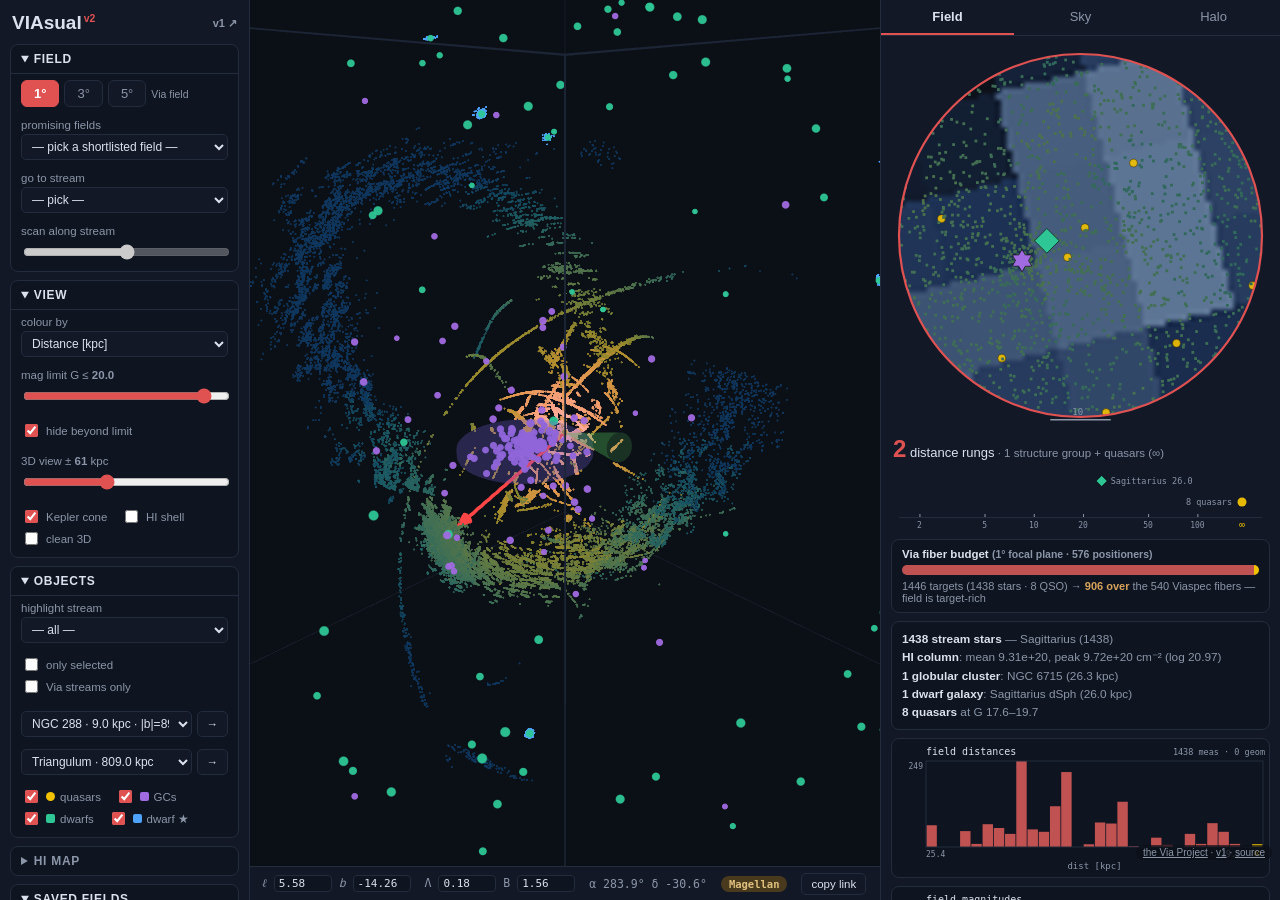
==== v2/index.html @ d7ffa239 "v2: complete rewrite as second app — three.js + canvas, no Pyodide/plotly New app at /v2/ alongside " ====
<!DOCTYPE html>
<html lang="en">
<head>
<meta charset="utf-8">
<meta name="viewport" content="width=device-width, initial-scale=1">
<title>VIAsual v2 — Via halo sightline planner</title>
<link rel="icon" href="data:image/svg+xml,<svg xmlns='http://www.w3.org/2000/svg' viewBox='0 0 100 100'><text y='0.9em' font-size='90'>🌌</text></svg>">
<link rel="stylesheet" href="css/style.css?v=2.1">
<script type="importmap">
  { "imports": { "three": "./js/vendor/three.module.min.js" } }
</script>
</head>
<body>
<div id="loading">
  <div class="load-card">
    <div class="load-title">VIAsual <span class="v2tag">v2</span></div>
    <div class="load-sub">Via halo sightline planner — streams · GCs · dwarfs · quasars · HI</div>
    <div id="load-progress">starting…</div>
  </div>
</div>

<div id="layout">
  <aside id="sidebar"></aside>

  <main id="main">
    <div id="scene"></div>
    <div id="bottom-bar"></div>
  </main>

  <section id="dossier">
    <nav id="tabs">
      <button class="tab-btn" data-tab="field">Field</button>
      <button class="tab-btn" data-tab="sky">Sky</button>
      <button class="tab-btn" data-tab="halo">Halo</button>
    </nav>
    <div class="tab-page" data-tab="field">
      <div id="finder-wrap"></div>
      <div id="ladder-wrap"></div>
      <div id="stats-wrap"></div>
      <div id="hists-wrap"></div>
    </div>
    <div class="tab-page" data-tab="sky" style="display:none">
      <div class="sky-note tiny">drag the field circle, or click anywhere to recenter</div>
      <div id="allsky-wrap"></div>
      <div id="sgrmap-wrap"></div>
    </div>
    <div class="tab-page" data-tab="halo" style="display:none">
      <div id="halo-wrap"></div>
    </div>
  </section>
</div>

<div id="tooltip3d" class="tooltip"></div>
<div id="tooltip2d" class="tooltip"></div>

<footer id="credit">
  <a href="https://via-project.org" target="_blank" rel="noopener">the Via Project</a> ·
  <a href="../" title="original app">v1</a> ·
  <a href="https://github.com/mdwerneken/viasual" target="_blank" rel="noopener">source</a>
</footer>

<script type="module" src="js/app.js?v=2.1"></script>
</body>
</html>
---- v2/css/style.css ----
/* VIAsual v2 — dark theme */
:root {
  --bg: #0b0f16;
  --panel: #121826;
  --panel2: #0e1420;
  --border: #232c3d;
  --text: #dbe2ee;
  --dim: #8b96a8;
  --accent: #e05252;
  --qso: #f2c200;
  --gc: #a06ae0;
  --dwarf: #2ec695;
  --mem: #4da3ff;
  --mono: "SF Mono", ui-monospace, Menlo, Consolas, monospace;
  --sans: -apple-system, "Segoe UI", Roboto, Helvetica, sans-serif;
}
* { box-sizing: border-box; }
html, body { margin: 0; height: 100%; background: var(--bg); color: var(--text);
  font-family: var(--sans); font-size: 13px; overflow: hidden; }

#layout { display: grid; grid-template-columns: 250px 1fr 400px; height: 100vh; }

/* ---------- loading ---------- */
#loading { position: fixed; inset: 0; z-index: 50; background: var(--bg);
  display: flex; align-items: center; justify-content: center;
  transition: opacity .4s; }
#loading.done { opacity: 0; pointer-events: none; }
.load-card { text-align: center; }
.load-title { font-size: 30px; font-weight: 700; letter-spacing: 1px; }
.load-sub { color: var(--dim); margin: 6px 0 18px; }
#load-progress { font-family: var(--mono); color: var(--dim); font-size: 12px; }
.v2tag { color: var(--accent); font-size: .55em; vertical-align: super; margin-left: 2px; }

/* ---------- sidebar ---------- */
#sidebar { background: var(--panel); border-right: 1px solid var(--border);
  overflow-y: auto; padding: 10px 10px 30px; }
.brand { font-size: 19px; font-weight: 700; margin: 2px 2px 10px; }
.brand .tolink { float: right; font-size: 11px; color: var(--dim); text-decoration: none;
  margin-top: 5px; }
.brand .tolink:hover { color: var(--text); }
.group { border: 1px solid var(--border); border-radius: 8px; margin-bottom: 8px;
  background: var(--panel2); }
.group summary { cursor: pointer; padding: 7px 10px; font-weight: 600; font-size: 12px;
  color: var(--dim); text-transform: uppercase; letter-spacing: .06em; user-select: none; }
.group[open] summary { color: var(--text); border-bottom: 1px solid var(--border); }
.group .row { padding: 6px 10px; }
.row label { display: block; color: var(--dim); font-size: 11.5px; margin-bottom: 3px; }
.row.checks label { display: inline-flex; align-items: center; gap: 5px; margin-right: 10px;
  margin-bottom: 3px; cursor: pointer; }
.row.checks input { accent-color: var(--accent); }
select, input[type="range"] { width: 100%; }
select { background: var(--panel); color: var(--text); border: 1px solid var(--border);
  border-radius: 5px; padding: 4px 6px; font-size: 12px; }
input[type="range"] { accent-color: var(--accent); height: 20px; }
.row.combo { display: flex; gap: 5px; }
.row.combo select { flex: 1; }
.seg { display: flex; gap: 5px; align-items: center; }
.segbtn { background: var(--panel); color: var(--dim); border: 1px solid var(--border);
  border-radius: 6px; padding: 5px 12px; cursor: pointer; font-size: 13px; }
.segbtn.active { background: var(--accent); color: #fff; border-color: var(--accent);
  font-weight: 600; }
.mini-btn { background: var(--panel); color: var(--text); border: 1px solid var(--border);
  border-radius: 5px; padding: 4px 9px; cursor: pointer; font-size: 11.5px; }
.mini-btn:hover { border-color: var(--dim); }
.mini-btn.wide { width: 100%; }
.sw { display: inline-block; width: 9px; height: 9px; border-radius: 2px; }
.sw.qso { background: var(--qso); border-radius: 50%; }
.sw.gc { background: var(--gc); }
.sw.dg { background: var(--dwarf); }
.sw.mem { background: var(--mem); }
.side-note { padding: 6px 4px; }
.tiny { font-size: 10.5px; color: var(--dim); }
.warn { color: #d8a35a; }

/* saved chips */
#saved-list { padding: 2px 10px 6px; }
.chip { display: inline-flex; align-items: center; gap: 5px; background: var(--panel);
  border: 1px solid var(--border); border-radius: 20px; padding: 2px 8px; margin: 2px 3px;
  cursor: pointer; font-size: 11.5px; }
.chip:hover { border-color: var(--accent); }
.chip .lbl { outline: none; }
.chip .del { color: var(--dim); cursor: pointer; }
.chip .del:hover { color: var(--accent); }

/* ---------- main / 3D ---------- */
#main { position: relative; min-width: 0; }
#scene { position: absolute; inset: 0 0 34px 0; }
#scene canvas { display: block; }
#bottom-bar { position: absolute; left: 0; right: 0; bottom: 0; height: 34px;
  background: var(--panel); border-top: 1px solid var(--border);
  display: flex; align-items: center; gap: 14px; padding: 0 12px;
  font-family: var(--mono); font-size: 11.5px; overflow-x: auto; white-space: nowrap; }
.coord { color: var(--dim); }
.coord input { width: 58px; background: var(--panel2); color: var(--text);
  border: 1px solid var(--border); border-radius: 4px; font-family: var(--mono);
  font-size: 11px; padding: 1px 4px; }
.coord.ro { color: var(--dim); }
.badge { padding: 2px 8px; border-radius: 10px; font-size: 10.5px; font-weight: 600; }
.badge.both { background: #1d4a2c; color: #7fe0a0; }
.badge.mmt { background: #1c3a5e; color: #7fb8f0; }
.badge.mag { background: #4a3a1d; color: #e0c07f; }
.badge.none { background: #4a1d1d; color: #e08585; }

/* ---------- dossier ---------- */
#dossier { background: var(--panel); border-left: 1px solid var(--border);
  overflow-y: auto; overflow-x: hidden; display: flex; flex-direction: column; }
#tabs { display: flex; position: sticky; top: 0; z-index: 5; background: var(--panel);
  border-bottom: 1px solid var(--border); }
.tab-btn { flex: 1; background: none; border: none; color: var(--dim); font-size: 13px;
  padding: 9px 0; cursor: pointer; border-bottom: 2px solid transparent; }
.tab-btn.active { color: var(--text); border-bottom-color: var(--accent); font-weight: 600; }
.tab-page { padding: 10px; }

#finder-wrap { width: 100%; }
.finder-canvas { display: block; cursor: crosshair; }

.ladder-head { margin: 10px 2px 4px; font-size: 13px; }
.rung-count { font-size: 24px; font-weight: 700; color: var(--accent); }
.rung-sub { color: var(--dim); font-size: 11.5px; }
#ladder-wrap canvas { display: block; width: 100%; }

.fiber-box { border: 1px solid var(--border); border-radius: 8px; background: var(--panel2);
  padding: 8px 10px; margin-top: 8px; }
.fiber-title { font-size: 11.5px; font-weight: 600; margin-bottom: 5px; }
.fiber-bar { height: 10px; background: #1a2233; border-radius: 5px; overflow: hidden;
  display: flex; }
.fiber-bar span { display: block; height: 100%; min-width: 1px; }
.fiber-line { font-size: 11px; color: var(--dim); margin-top: 5px; }
.fiber-line b { color: var(--text); }
.fiber-line .over { color: #d8a35a; }

#stats-wrap { border: 1px solid var(--border); border-radius: 8px; background: var(--panel2);
  padding: 8px 10px; margin-top: 8px; font-size: 11.8px; line-height: 1.55; }
#stats-wrap b { color: var(--text); }
#stats-wrap { color: var(--dim); }

#hists-wrap { margin-top: 8px; }
.hist-box { border: 1px solid var(--border); border-radius: 8px; background: var(--panel2);
  margin-bottom: 8px; padding: 4px; }
.hist-box canvas { display: block; width: 100%; }

.sky-note { margin: 0 2px 6px; }
#allsky-wrap, #sgrmap-wrap { border: 1px solid var(--border); border-radius: 8px;
  overflow: hidden; margin-bottom: 10px; background: var(--panel2); }
#allsky-wrap canvas, #sgrmap-wrap canvas { display: block; }

/* halo tab */
.halo-cards { display: grid; grid-template-columns: repeat(auto-fill, minmax(110px, 1fr));
  gap: 6px; margin-bottom: 10px; }
.halo-card { border: 1px solid var(--border); border-radius: 8px; background: var(--panel2);
  padding: 8px; text-align: center; }
.hc-big { font-size: 17px; font-weight: 700; font-family: var(--mono); }
.hc-lab { font-size: 10.5px; color: var(--dim); }
.halo-hists { display: flex; gap: 8px; flex-wrap: wrap; margin-bottom: 10px; }
.halo-hists canvas { border: 1px solid var(--border); border-radius: 8px; background: var(--panel2); }
.halo-sec { font-weight: 600; font-size: 12px; margin: 8px 0 5px; }
.stream-chip { display: inline-block; background: var(--panel2); border: 1px solid var(--border);
  border-radius: 12px; padding: 2px 8px; margin: 2px; font-size: 11px; cursor: pointer;
  color: var(--dim); }
.stream-chip b { color: var(--text); }
.stream-chip.via { border-color: #3a5a3d; }
.stream-chip:hover { border-color: var(--accent); }
.cand-row { border: 1px solid var(--border); border-radius: 8px; background: var(--panel2);
  padding: 6px 9px; margin-bottom: 5px; cursor: pointer; font-size: 11.5px;
  display: flex; flex-wrap: wrap; gap: 4px 10px; align-items: baseline; }
.cand-row:hover { border-color: var(--accent); }
.cand-rank { font-family: var(--mono); font-weight: 700; color: var(--accent); }
.cand-rungs { font-weight: 600; }
.cand-combo { color: var(--dim); }
.cand-site { color: #7fb8f0; font-size: 10.5px; }
.cand-nhi { color: var(--dim); font-size: 10.5px; }
.cand-ladder { flex-basis: 100%; }

/* tooltips */
.tooltip { position: fixed; display: none; z-index: 40; background: #0e1420f0;
  border: 1px solid var(--border); border-radius: 6px; padding: 5px 8px;
  font-size: 11px; line-height: 1.45; pointer-events: none; max-width: 240px;
  font-family: var(--mono); color: var(--text); }

#credit { position: fixed; right: 8px; bottom: 40px; z-index: 6; font-size: 10px;
  color: var(--dim); background: #0b0f16b0; padding: 2px 7px; border-radius: 8px; }
#credit a { color: var(--dim); }
#credit a:hover { color: var(--text); }

/* narrow screens: stack */
@media (max-width: 1050px) {
  #layout { grid-template-columns: 220px 1fr; grid-template-rows: 55vh auto; height: auto; }
  html, body { overflow: auto; }
  #dossier { grid-column: 1 / -1; border-left: none; border-top: 1px solid var(--border); }
  #main { height: 55vh; }
}
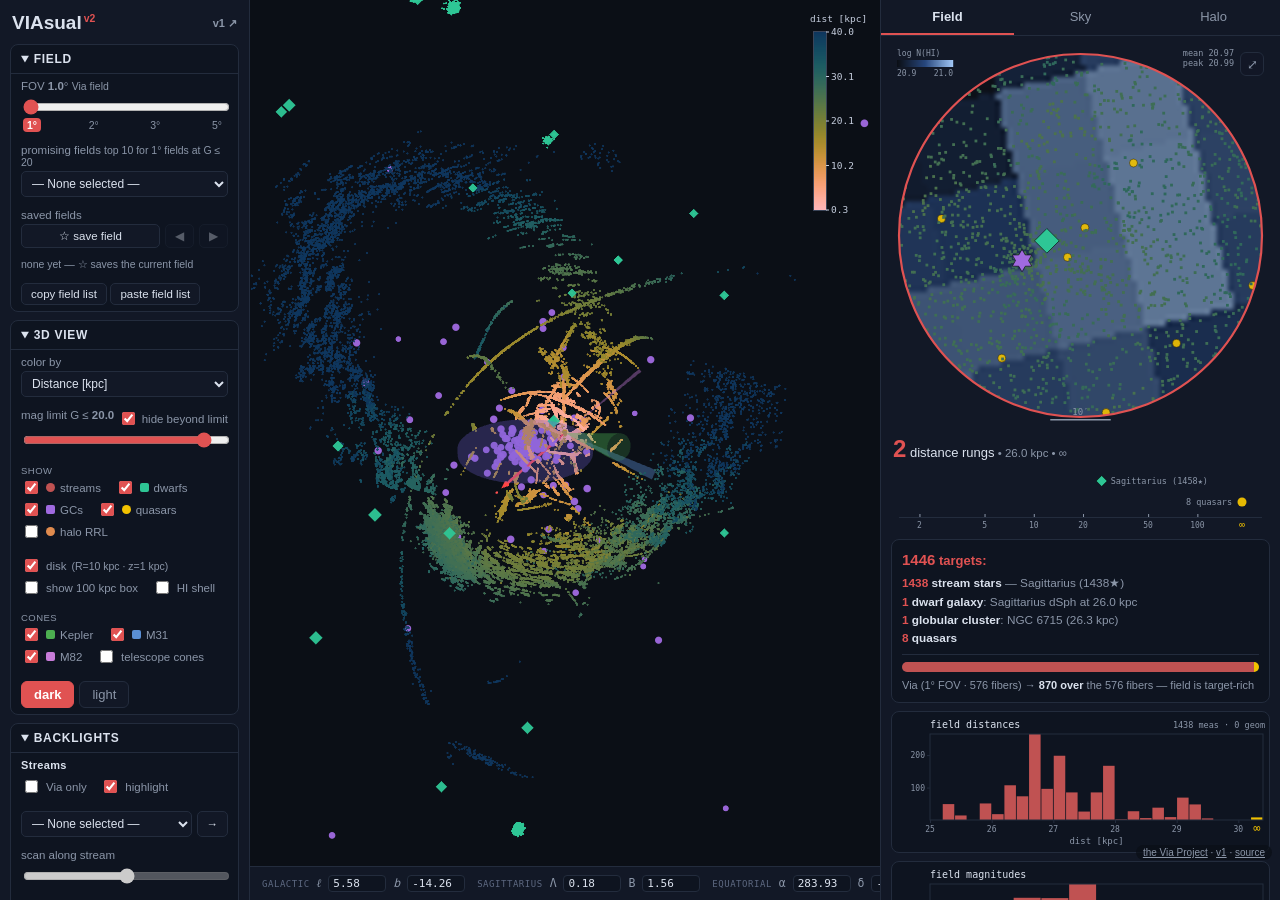
==== commit 358b049d: "v2 -> site root, v1 -> /v1/; Matt's 8-19 improvement list (round 1) - Restructure: v2 app now at the" ====
--- a/v2/index.html
+++ b/v2/index.html
@@ -1,64 +1,7 @@
 <!DOCTYPE html>
-<html lang="en">
-<head>
-<meta charset="utf-8">
-<meta name="viewport" content="width=device-width, initial-scale=1">
-<title>VIAsual v2 — Via halo sightline planner</title>
-<link rel="icon" href="data:image/svg+xml,<svg xmlns='http://www.w3.org/2000/svg' viewBox='0 0 100 100'><text y='0.9em' font-size='90'>🌌</text></svg>">
-<link rel="stylesheet" href="css/style.css?v=2.1">
-<script type="importmap">
-  { "imports": { "three": "./js/vendor/three.module.min.js" } }
-</script>
-</head>
-<body>
-<div id="loading">
-  <div class="load-card">
-    <div class="load-title">VIAsual <span class="v2tag">v2</span></div>
-    <div class="load-sub">Via halo sightline planner — streams · GCs · dwarfs · quasars · HI</div>
-    <div id="load-progress">starting…</div>
-  </div>
-</div>
-
-<div id="layout">
-  <aside id="sidebar"></aside>
-
-  <main id="main">
-    <div id="scene"></div>
-    <div id="bottom-bar"></div>
-  </main>
-
-  <section id="dossier">
-    <nav id="tabs">
-      <button class="tab-btn" data-tab="field">Field</button>
-      <button class="tab-btn" data-tab="sky">Sky</button>
-      <button class="tab-btn" data-tab="halo">Halo</button>
-    </nav>
-    <div class="tab-page" data-tab="field">
-      <div id="finder-wrap"></div>
-      <div id="ladder-wrap"></div>
-      <div id="stats-wrap"></div>
-      <div id="hists-wrap"></div>
-    </div>
-    <div class="tab-page" data-tab="sky" style="display:none">
-      <div class="sky-note tiny">drag the field circle, or click anywhere to recenter</div>
-      <div id="allsky-wrap"></div>
-      <div id="sgrmap-wrap"></div>
-    </div>
-    <div class="tab-page" data-tab="halo" style="display:none">
-      <div id="halo-wrap"></div>
-    </div>
-  </section>
-</div>
-
-<div id="tooltip3d" class="tooltip"></div>
-<div id="tooltip2d" class="tooltip"></div>
-
-<footer id="credit">
-  <a href="https://via-project.org" target="_blank" rel="noopener">the Via Project</a> ·
-  <a href="../" title="original app">v1</a> ·
-  <a href="https://github.com/mdwerneken/viasual" target="_blank" rel="noopener">source</a>
-</footer>
-
-<script type="module" src="js/app.js?v=2.1"></script>
-</body>
-</html>
+<html lang="en"><head><meta charset="utf-8">
+<title>VIAsual — moved</title>
+<script>location.replace('../' + location.hash);</script>
+</head><body style="background:#0b0f16;color:#8b96a8;font-family:sans-serif;padding:2em">
+VIAsual v2 now lives at the <a href="../" style="color:#e05252">main URL</a> — redirecting…
+</body></html>
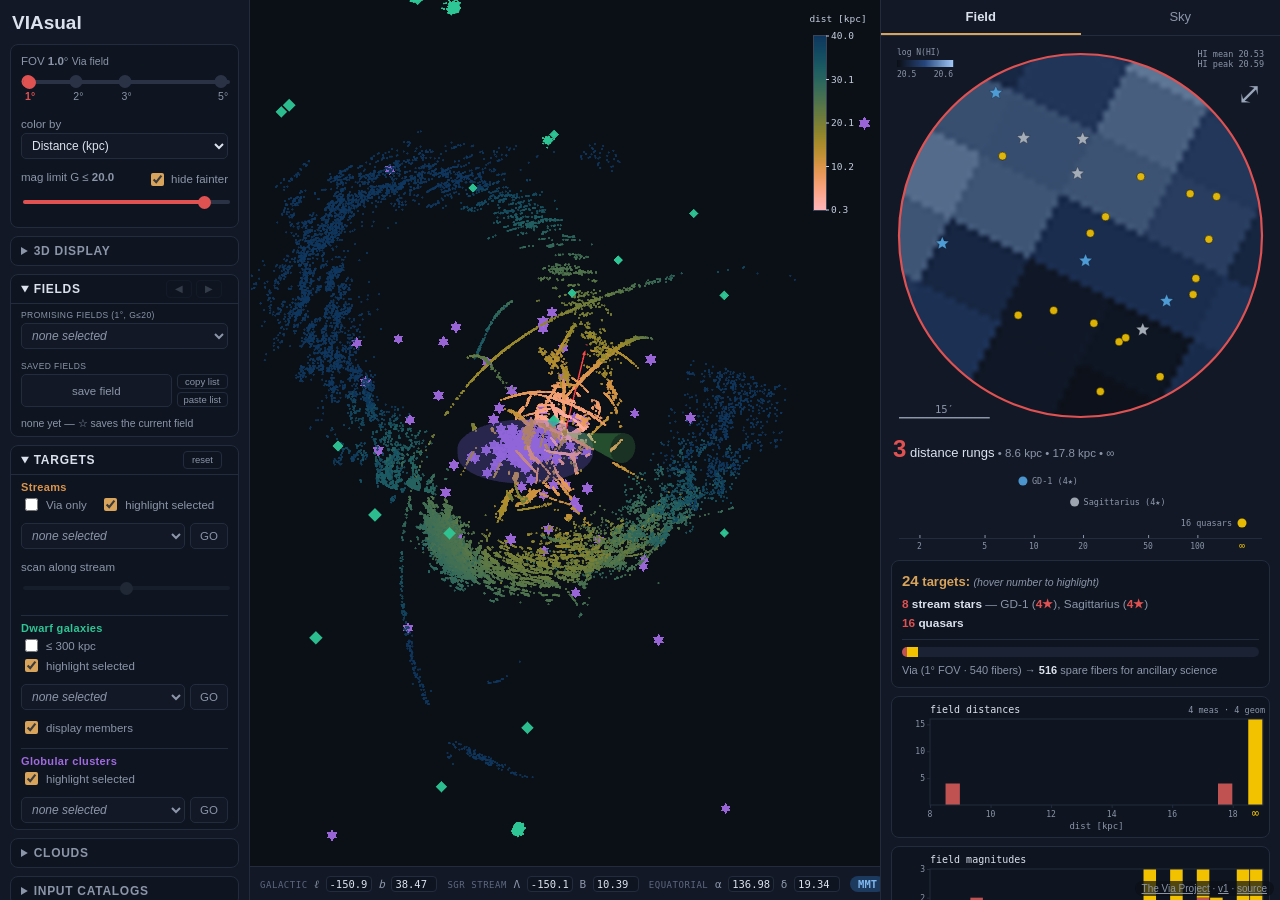
==== commit f2a0b4e3: "Freeze v2.6 under /v2/ with its own data snapshot; v1 reads ../v2/data; root becomes the v3 working " ====
--- a/v2/index.html
+++ b/v2/index.html
@@ -1,7 +1,59 @@
 <!DOCTYPE html>
-<html lang="en"><head><meta charset="utf-8">
-<title>VIAsual — moved</title>
-<script>location.replace('../' + location.hash);</script>
-</head><body style="background:#0b0f16;color:#8b96a8;font-family:sans-serif;padding:2em">
-VIAsual v2 now lives at the <a href="../" style="color:#e05252">main URL</a> — redirecting…
-</body></html>
+<html lang="en">
+<head>
+<meta charset="utf-8">
+<meta name="viewport" content="width=device-width, initial-scale=1">
+<title>VIAsual v2 (frozen 9-6-26) — Via halo sightline planner</title>
+<link rel="icon" href="data:image/svg+xml,<svg xmlns='http://www.w3.org/2000/svg' viewBox='0 0 100 100'><text y='0.9em' font-size='90'>🌌</text></svg>">
+<link rel="stylesheet" href="css/style.css?v=2.6">
+<script type="importmap">
+  { "imports": { "three": "./js/vendor/three.module.min.js" } }
+</script>
+</head>
+<body>
+<div id="loading">
+  <div class="load-card">
+    <div class="load-title">VIAsual</div>
+    <div class="load-sub">Via halo sightline planner — streams · GCs · dwarfs · quasars · HI</div>
+    <div id="load-progress">starting…</div>
+  </div>
+</div>
+
+<div id="layout">
+  <aside id="sidebar"></aside>
+
+  <main id="main">
+    <div id="scene"></div>
+    <div id="bottom-bar"></div>
+  </main>
+
+  <section id="dossier">
+    <nav id="tabs">
+      <button class="tab-btn" data-tab="field">Field</button>
+      <button class="tab-btn" data-tab="sky">Sky</button>
+    </nav>
+    <div class="tab-page" data-tab="field">
+      <div id="finder-wrap"></div>
+      <div id="ladder-wrap"></div>
+      <div id="stats-wrap"></div>
+      <div id="hists-wrap"></div>
+    </div>
+    <div class="tab-page" data-tab="sky" style="display:none">
+      <div id="allsky-wrap"></div>
+      <div id="sgrmap-wrap"></div>
+    </div>
+  </section>
+</div>
+
+<div id="tooltip3d" class="tooltip"></div>
+<div id="tooltip2d" class="tooltip"></div>
+
+<footer id="credit">
+  <a href="https://via-project.org" target="_blank" rel="noopener">The Via Project</a> ·
+  <a href="../v1/" title="original app">v1</a> ·
+  <a href="https://github.com/mdwerneken/viasual" target="_blank" rel="noopener">source</a>
+</footer>
+
+<script type="module" src="js/app.js?v=2.6"></script>
+</body>
+</html>
--- a/v2/css/style.css
+++ b/v2/css/style.css
@@ -0,0 +1,272 @@
+/* VIAsual v2 — dark theme */
+:root {
+  --bg: #0b0f16;
+  --panel: #121826;
+  --panel2: #0e1420;
+  --border: #232c3d;
+  --text: #dbe2ee;
+  --dim: #8b96a8;
+  --accent: #e05252;
+  --accent-soft: #d8a35a;
+  --chk: #d8a35a;
+  --qso: #f2c200;
+  --gc: #a06ae0;
+  --dwarf: #2ec695;
+  --mem: #2ec695;
+  --mono: "SF Mono", ui-monospace, Menlo, Consolas, monospace;
+  --sans: -apple-system, "Segoe UI", Roboto, Helvetica, sans-serif;
+}
+* { box-sizing: border-box; }
+html, body { margin: 0; height: 100%; background: var(--bg); color: var(--text);
+  font-family: var(--sans); font-size: 13px; overflow: hidden; }
+
+#layout { display: grid; grid-template-columns: 250px 1fr 400px; height: 100vh; }
+
+/* ---------- loading ---------- */
+#loading { position: fixed; inset: 0; z-index: 50; background: var(--bg);
+  display: flex; align-items: center; justify-content: center;
+  transition: opacity .4s; }
+#loading.done { opacity: 0; pointer-events: none; }
+.load-card { text-align: center; }
+.load-title { font-size: 30px; font-weight: 700; letter-spacing: 1px; }
+.load-sub { color: var(--dim); margin: 6px 0 18px; }
+#load-progress { font-family: var(--mono); color: var(--dim); font-size: 12px; }
+
+/* ---------- sidebar ---------- */
+#sidebar { background: var(--panel); border-right: 1px solid var(--border);
+  overflow-y: auto; padding: 10px 10px 30px; }
+.brand { font-size: 19px; font-weight: 700; margin: 2px 2px 10px; }
+#core-controls { border: 1px solid var(--border); border-radius: 8px; margin-bottom: 8px;
+  background: var(--panel2); padding: 4px 0 6px; }
+.group { border: 1px solid var(--border); border-radius: 8px; margin-bottom: 8px;
+  background: var(--panel2); }
+.group summary { cursor: pointer; padding: 7px 10px; font-weight: 600; font-size: 12px;
+  color: var(--dim); text-transform: uppercase; letter-spacing: .06em; user-select: none; }
+.group[open] summary { color: var(--text); border-bottom: 1px solid var(--border); }
+.group .row, #core-controls .row { padding: 6px 10px; }
+.row label { display: block; color: var(--dim); font-size: 11.5px; margin-bottom: 3px; }
+.row.checks { padding-top: 2px; padding-bottom: 2px; }
+.row.checks label { display: inline-flex; align-items: center; gap: 5px; margin-right: 10px;
+  margin-bottom: 1px; cursor: pointer; }
+.row.checks input { accent-color: var(--chk); }
+.row.checks .sec-lab { display: block; width: 100%; margin: 0 0 2px; cursor: default; }
+.sec-lab, .row label.sec-lab { text-transform: uppercase; letter-spacing: .05em;
+  font-size: 8.5px; color: var(--dim); }
+select { width: 100%; background: var(--panel); color: var(--text);
+  border: 1px solid var(--border); border-radius: 5px; padding: 4px 6px; font-size: 12px; }
+select.nonesel { color: var(--dim); font-style: italic; }
+select option { color: var(--text); font-style: normal; }
+
+/* range sliders: dark track, accent thumb (the bright default track was distracting) */
+input[type="range"] { -webkit-appearance: none; appearance: none; width: 100%;
+  height: 20px; background: transparent; }
+input[type="range"]::-webkit-slider-runnable-track { height: 4px; border-radius: 2px;
+  background: #2a3346; }
+input[type="range"]::-webkit-slider-thumb { -webkit-appearance: none; width: 13px;
+  height: 13px; border-radius: 50%; background: var(--accent); margin-top: -4.5px;
+  cursor: pointer; }
+input[type="range"]::-moz-range-track { height: 4px; border-radius: 2px; background: #2a3346; }
+#ghi { --fill: 100%; }
+#ghi::-webkit-slider-runnable-track { background: linear-gradient(to right,
+  var(--accent) var(--fill), #2a3346 var(--fill)); }
+#ghi::-moz-range-progress { height: 4px; border-radius: 2px; background: var(--accent); }
+input[type="range"]::-moz-range-thumb { width: 13px; height: 13px; border: none;
+  border-radius: 50%; background: var(--accent); cursor: pointer; }
+input[type="range"]:disabled { opacity: .30; }
+input[type="range"]:disabled::-webkit-slider-thumb { background: #4a5468; cursor: default; }
+input[type="range"]:disabled::-moz-range-thumb { background: #4a5468; cursor: default; }
+
+.row.combo { display: flex; gap: 5px; }
+.row.combo select { flex: 1; }
+.seg { display: flex; gap: 5px; align-items: center; flex-wrap: wrap; }
+.mini-btn { background: var(--panel); color: var(--dim); border: 1px solid var(--border);
+  border-radius: 5px; padding: 4px 9px; cursor: pointer; font-size: 11.5px; }
+.mini-btn:hover { border-color: var(--dim); color: #fff; }
+.mini-btn:disabled { opacity: .35; cursor: default; }
+.mini-btn:disabled:hover { border-color: var(--border); }
+.mini-btn.locked { background: var(--accent); color: #fff; border-color: var(--accent);
+  font-weight: 700; }
+.micro-btn { background: none; color: var(--dim); border: 1px solid var(--border);
+  border-radius: 4px; padding: 1px 6px; cursor: pointer; font-size: 9.5px;
+  text-transform: none; letter-spacing: 0; white-space: nowrap; }
+.micro-btn:hover { color: var(--text); border-color: var(--dim); }
+.micro-btn:disabled { opacity: .3; cursor: default; }
+.micro-btn:disabled:hover { color: var(--dim); border-color: var(--border); }
+.sum-btns { float: right; margin: -2px 6px 0 0; }
+.sum-btns .micro-btn { padding: 0; width: 26px; height: 18px; line-height: 16px;
+  text-align: center; }
+.sum-btns #reset-sel { width: auto; padding: 0 8px; }
+.save-col { display: inline-flex; flex-direction: column; gap: 3px; }
+.sw { display: inline-block; width: 9px; height: 9px; border-radius: 2px; }
+.sw.str { background: #c05252; border-radius: 50%; }
+.sw.qso { background: var(--qso); border-radius: 50%; }
+.sw.gc { background: var(--gc); }
+.sw.dg { background: var(--dwarf); }
+.sw.mem { background: var(--mem); }
+.sw.halo { background: #e08b4e; border-radius: 50%; }
+.sw.cloud { background: #6fd8e8; border-radius: 50%; }
+.tiny { font-size: 10.5px; color: var(--dim); }
+.warn { color: #d8a35a; }
+.subhead { padding: 6px 10px 0; font-size: 11px; font-weight: 700; letter-spacing: .03em; }
+.subdiv { border-top: 1px solid var(--border); margin: 8px 10px 0; }
+.inline-chk { float: right; color: var(--dim); font-weight: 400; cursor: pointer;
+  display: inline-flex; align-items: center; gap: 4px; position: relative; top: -1.5px; }
+.inline-chk input { accent-color: var(--chk); }
+
+/* FOV slider snap dots + labels (positioned to match the true slider stops) */
+.fov-wrap { position: relative; height: 36px; }
+.fov-wrap input { position: relative; z-index: 2; }
+.fov-dot { position: absolute; top: 5px; width: 13px; height: 13px; border-radius: 50%;
+  background: #2a3346; transform: translateX(-50%); z-index: 1; pointer-events: none; }
+.fov-dot.active { background: var(--accent); }
+.fov-snap { position: absolute; top: 20px; transform: translateX(-50%);
+  color: var(--dim); font-size: 10.5px; cursor: pointer; padding: 0 3px; }
+.fov-snap .deg { position: absolute; }   /* the ° doesn't shift the centered number */
+.fov-snap:hover { color: var(--text); }
+.fov-snap.active { color: var(--accent); font-weight: 700; }
+
+/* cone buttons + white-background toggle */
+.cone-row { padding-top: 3px; padding-bottom: 3px; }
+.cone-btn { flex: 1; background: var(--panel); color: var(--text);
+  border: 1px solid var(--cone, var(--border)); border-radius: 5px; padding: 4px 9px;
+  cursor: pointer; font-size: 11.5px; text-align: left; }
+.cone-btn .tiny { color: inherit; opacity: .75; }
+.cone-btn.on { background: color-mix(in srgb, var(--cone) 45%, var(--panel2));
+  color: var(--text); font-weight: 600; }
+.cone-btn.on .tiny { color: var(--text); opacity: .75; }
+.theme-btn { width: 100%; background: var(--panel); color: var(--text);
+  border: 1px solid #ffffffaa; border-radius: 5px; padding: 4px 9px;
+  cursor: pointer; font-size: 11.5px; }
+.theme-btn.on { background: #ffffff; color: #1a2030; font-weight: 600;
+  border-color: #ffffff; }
+
+/* saved fields */
+.save-row { display: flex; gap: 5px; }
+.save-row .mini-btn:first-child { flex: 1; }
+#saved-list { padding: 2px 10px 6px; }
+.chip { display: inline-flex; align-items: center; gap: 5px; background: var(--panel);
+  border: 1px solid var(--border); border-radius: 20px; padding: 2px 8px; margin: 2px 3px;
+  cursor: pointer; font-size: 11.5px; }
+.chip:hover { border-color: var(--accent); }
+.chip .del { color: var(--dim); cursor: pointer; }
+.chip .del:hover { color: var(--accent); }
+
+/* input catalogs */
+.cat-entry { padding: 5px 10px 3px; }
+.cat-src a { color: #d8a35a; text-decoration: none; border-bottom: 1px dotted #6b5530; }
+.cat-src a:hover { color: #f0c179; border-bottom-color: #d8a35a; }
+.cat-num { font-family: var(--mono); font-size: 12.5px; color: var(--text); margin-top: 1px; }
+
+/* ---------- main / 3D ---------- */
+#main { position: relative; min-width: 0; }
+#scene { position: absolute; inset: 0 0 34px 0; }
+#scene canvas { display: block; }
+#cbar3d { position: absolute; top: 10px; right: 10px; z-index: 5; pointer-events: none; }
+#pin-layer { position: absolute; inset: 0; z-index: 4; pointer-events: none;
+  overflow: hidden; }
+.pin3d { position: absolute; background: #0e1420e8; border: 1px solid var(--border);
+  border-radius: 6px; padding: 4px 7px; font-size: 10.5px; line-height: 1.4;
+  font-family: var(--mono); color: var(--text); pointer-events: auto; cursor: pointer;
+  max-width: 200px; }
+.pin3d:hover { border-color: var(--accent); }
+#bottom-bar { position: absolute; left: 0; right: 0; bottom: 0; height: 34px;
+  background: var(--panel); border-top: 1px solid var(--border);
+  display: flex; align-items: center; gap: 10px; padding: 0 10px;
+  font-family: var(--mono); font-size: 11px; overflow-x: auto; white-space: nowrap; }
+.coord { color: var(--dim); }
+.coord-lab { font-size: 9px; text-transform: uppercase; letter-spacing: .06em;
+  color: #5d6880; }
+.coord input { width: 46px; background: var(--panel2); color: var(--text);
+  border: 1px solid var(--border); border-radius: 4px; font-family: var(--mono);
+  font-size: 10.5px; padding: 1px 3px; }
+.coord.ro { color: var(--dim); }
+.badge { padding: 2px 8px; border-radius: 10px; font-size: 10.5px; font-weight: 600; }
+.badge.both { background: #1d4a2c; color: #7fe0a0; }
+.badge.mmt { background: #1c3a5e; color: #7fb8f0; }
+.badge.mag { background: #4a3a1d; color: #e0c07f; }
+.badge.none { background: #4a1d1d; color: #e08585; }
+
+/* ---------- dossier ---------- */
+#dossier { background: var(--panel); border-left: 1px solid var(--border);
+  overflow-y: auto; overflow-x: hidden; display: flex; flex-direction: column; }
+#tabs { display: flex; position: sticky; top: 0; z-index: 5; background: var(--panel);
+  border-bottom: 1px solid var(--border); }
+.tab-btn { flex: 1; background: none; border: none; color: var(--dim); font-size: 13px;
+  padding: 9px 0; cursor: pointer; border-bottom: 2px solid transparent; }
+.tab-btn.active { color: var(--text); border-bottom-color: var(--accent-soft); font-weight: 600; }
+.tab-page { padding: 10px; }
+
+#finder-wrap { width: 100%; position: relative; }
+.finder-canvas { display: block; cursor: crosshair; margin: 0 auto; }
+#finder-wrap .expand-btn { top: 28px; }        /* below the right-justified HI stats */
+#finder-wrap.expanded, #allsky-wrap.expanded, #sgrmap-wrap.expanded {
+  background: var(--bg); border: none; }
+
+/* full-screen enlarge */
+.expand-btn, .expand-close { position: absolute; top: 1px; right: 1px; z-index: 8;
+  background: none; color: #9aa6ba; border: none; width: 40px; height: 40px;
+  cursor: pointer; font-size: 30px; line-height: 1; padding: 0; }
+.expand-btn:hover, .expand-close:hover { color: #ffffff; }
+.expanded { position: fixed !important; top: 0; left: 250px; right: 0; bottom: 0;
+  z-index: 60; background: var(--bg); padding: 16px; margin: 0 !important;
+  overflow: auto; border: none; border-radius: 0;
+  display: flex; align-items: center; justify-content: center; }
+.expanded canvas { margin: 0 auto; }
+.expanded .expand-close { position: fixed; top: 10px; right: 10px; }
+
+.ladder-head { margin: 10px 2px 4px; font-size: 13px; }
+.rung-count { font-size: 24px; font-weight: 700; color: var(--accent); }
+.rung-sub { color: var(--dim); font-size: 11.5px; }
+#ladder-wrap canvas { display: block; width: 100%; }
+
+/* targets box (stats + fiber budget) */
+#stats-wrap { border: 1px solid var(--border); border-radius: 8px; background: var(--panel2);
+  padding: 8px 10px; margin-top: 8px; font-size: 11.8px; line-height: 1.55;
+  color: var(--dim); }
+#stats-wrap b { color: var(--text); }
+.targets-head { color: var(--accent-soft); font-weight: 700; font-size: 13px; margin-bottom: 3px; }
+.targets-head .tcount { font-size: 15px; color: var(--accent-soft); }
+.targets-head .hint { font-weight: 400; letter-spacing: 0; font-style: italic; }
+.tcount { color: var(--accent); font-weight: 700; }
+[data-hl] { cursor: pointer; }
+.fiber-inline { border-top: 1px solid var(--border); margin-top: 7px; padding-top: 7px; }
+.fiber-bar { height: 10px; background: #1a2233; border-radius: 5px; overflow: hidden;
+  display: flex; }
+.fiber-bar span { display: block; height: 100%; min-width: 1px; }
+.fiber-line { font-size: 11px; color: var(--dim); margin-top: 5px; }
+.fiber-line b { color: var(--text); }
+.fiber-line .over { color: #d8a35a; }
+
+#hists-wrap { margin-top: 8px; }
+.hist-box { border: 1px solid var(--border); border-radius: 8px; background: var(--panel2);
+  margin-bottom: 8px; padding: 4px; }
+.hist-box canvas { display: block; width: 100%; }
+.pair-controls { display: flex; gap: 10px; align-items: center; margin: 2px 2px 6px; }
+.pair-controls select { flex: 1; width: auto; }
+.pair-controls .pc-chk { display: inline-flex; align-items: center; gap: 5px;
+  color: var(--dim); font-size: 11px; cursor: pointer; white-space: nowrap; }
+.pair-controls input { accent-color: var(--chk); }
+
+#allsky-wrap, #sgrmap-wrap { border: 1px solid var(--border); border-radius: 8px;
+  overflow: hidden; margin-bottom: 10px; background: var(--panel2); position: relative; }
+#allsky-wrap canvas, #sgrmap-wrap canvas { display: block; margin: 0 auto; }
+
+/* tooltips */
+.tooltip { position: fixed; display: none; z-index: 70; background: #0e1420f0;
+  border: 1px solid var(--border); border-radius: 6px; padding: 5px 8px;
+  font-size: 11px; line-height: 1.45; pointer-events: none; max-width: 240px;
+  font-family: var(--mono); color: var(--text); }
+
+#credit { position: fixed; right: 6px; bottom: 4px; z-index: 6; font-size: 10px;
+  color: var(--dim); background: #0b0f16b0; padding: 2px 7px; border-radius: 8px; }
+#credit a { color: var(--dim); }
+#credit a:hover { color: var(--text); }
+
+/* narrow screens: stack */
+@media (max-width: 1050px) {
+  #layout { grid-template-columns: 220px 1fr; grid-template-rows: 55vh auto; height: auto; }
+  html, body { overflow: auto; }
+  #dossier { grid-column: 1 / -1; border-left: none; border-top: 1px solid var(--border); }
+  #main { height: 55vh; }
+  .expanded { left: 220px; }
+}
